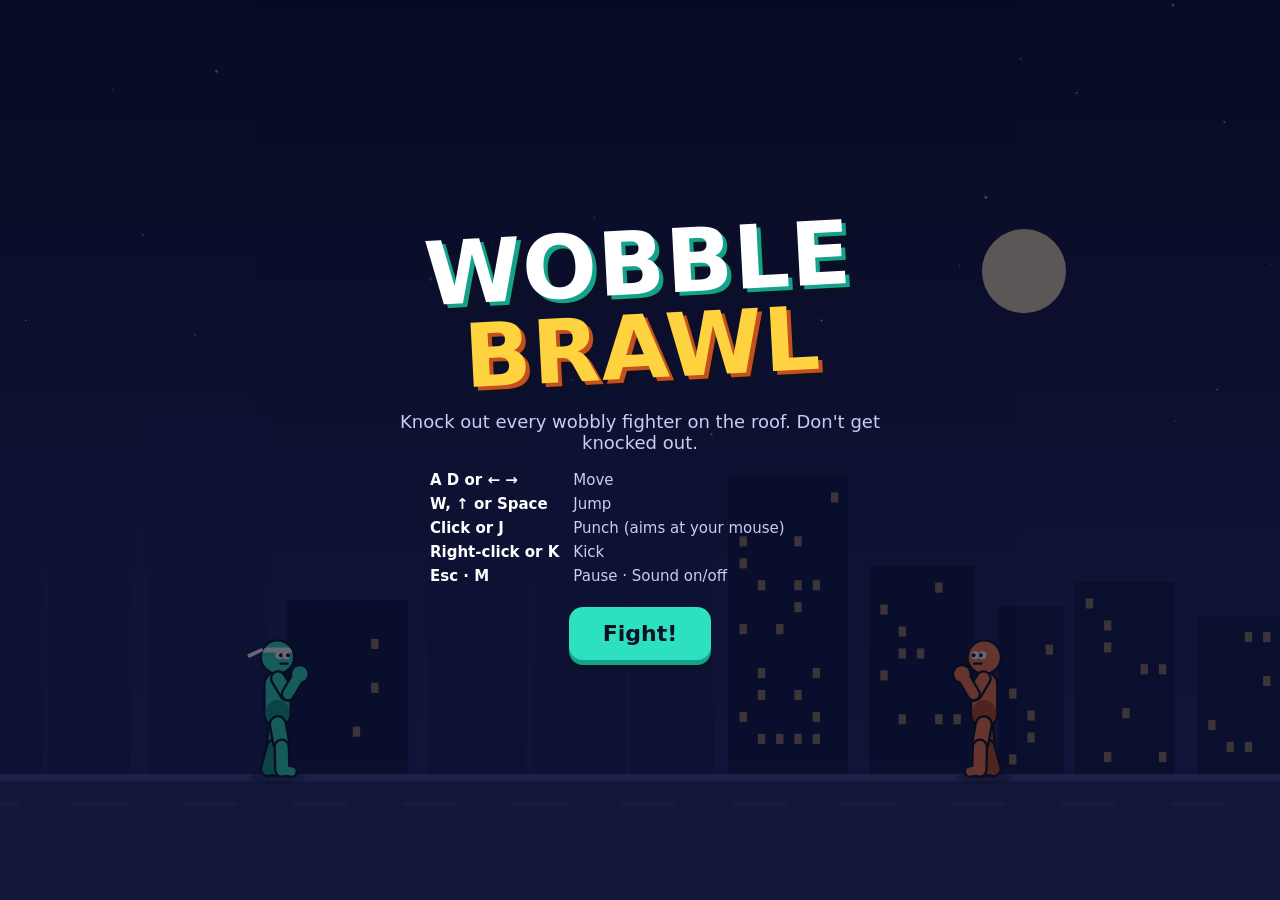
==== public/games/wobble-brawl/index.html @ 31306f2e "Add Wobble Brawl, an original ragdoll brawler A new game saved in ROKI (public/games/wobble-brawl): " ====
<!doctype html>
<html lang="en">
<head>
<meta charset="utf-8">
<meta name="viewport" content="width=device-width, initial-scale=1">
<title>Wobble Brawl</title>
<style>
	html, body { margin: 0; height: 100%; background: #0b1030; color: #f3f4ff; font-family: system-ui, "Segoe UI", Roboto, sans-serif; overflow: hidden; user-select: none; -webkit-user-select: none; }
	canvas { display: block; width: 100%; height: 100%; cursor: crosshair; touch-action: none; }
	.screen { position: fixed; inset: 0; display: grid; place-items: center; background: rgba(8, 10, 32, 0.62); padding: 16px; box-sizing: border-box; }
	.card { max-width: 560px; width: 100%; text-align: center; }
	.title { margin: 0; font-size: clamp(46px, 9vw, 88px); font-weight: 900; line-height: 0.95; letter-spacing: 0.01em; color: #fff;
		text-shadow: 4px 4px 0 #13a38b, 8px 8px 0 #0d1022; transform: rotate(-3deg); }
	.title span { display: inline-block; color: #ffd23f; text-shadow: 4px 4px 0 #c4501f, 8px 8px 0 #0d1022; }
	.tag { margin: 22px 0 18px; font-size: 18px; color: #c9cdf2; }
	.big { margin: 0 0 6px; font-size: clamp(34px, 6vw, 54px); font-weight: 900; color: #fff; text-shadow: 3px 3px 0 #0d1022; }
	.sub { margin: 0 0 18px; font-size: 18px; color: #c9cdf2; }
	.controls { display: grid; grid-template-columns: auto 1fr; gap: 6px 14px; text-align: left; margin: 0 auto 22px; max-width: 420px; font-size: 15px; color: #c9cdf2; }
	.controls b { color: #fff; font-weight: 700; white-space: nowrap; }
	button { font: inherit; font-size: 22px; font-weight: 900; color: #0d1022; background: #2de0c0; border: 0; border-radius: 14px; padding: 14px 34px; cursor: pointer;
		box-shadow: 0 5px 0 #13a38b, 0 9px 0 #0d1022; transition: transform 0.06s; }
	button:hover { background: #5cf0d6; }
	button:active { transform: translateY(4px); box-shadow: 0 1px 0 #13a38b, 0 4px 0 #0d1022; }
	button:focus-visible { outline: 3px solid #ffd23f; outline-offset: 4px; }
	.hint { margin-top: 18px; font-size: 14px; color: #8f95c8; }
	[hidden] { display: none !important; }
</style>
</head>
<body>
<canvas id="game"></canvas>

<div class="screen" id="menu">
	<div class="card">
		<h1 class="title">WOBBLE<br><span>BRAWL</span></h1>
		<p class="tag">Knock out every wobbly fighter on the roof. Don't get knocked out.</p>
		<div class="controls">
			<b>A D or ← →</b><span>Move</span>
			<b>W, ↑ or Space</b><span>Jump</span>
			<b>Click or J</b><span>Punch (aims at your mouse)</span>
			<b>Right-click or K</b><span>Kick</span>
			<b>Esc · M</b><span>Pause · Sound on/off</span>
		</div>
		<button type="button" id="play">Fight!</button>
		<p class="hint" id="menu-best"></p>
	</div>
</div>

<div class="screen" id="over" hidden>
	<div class="card">
		<p class="big">Wobbled!</p>
		<p class="sub" id="over-text"></p>
		<button type="button" id="retry">Try again</button>
		<p class="hint">or press Space</p>
	</div>
</div>

<div class="screen" id="paused" hidden>
	<div class="card">
		<p class="big">Paused</p>
		<button type="button" id="resume">Keep fighting</button>
		<p class="hint">or press Esc</p>
	</div>
</div>

<script src="matter.min.js"></script>
<script src="game.js"></script>
</body>
</html>
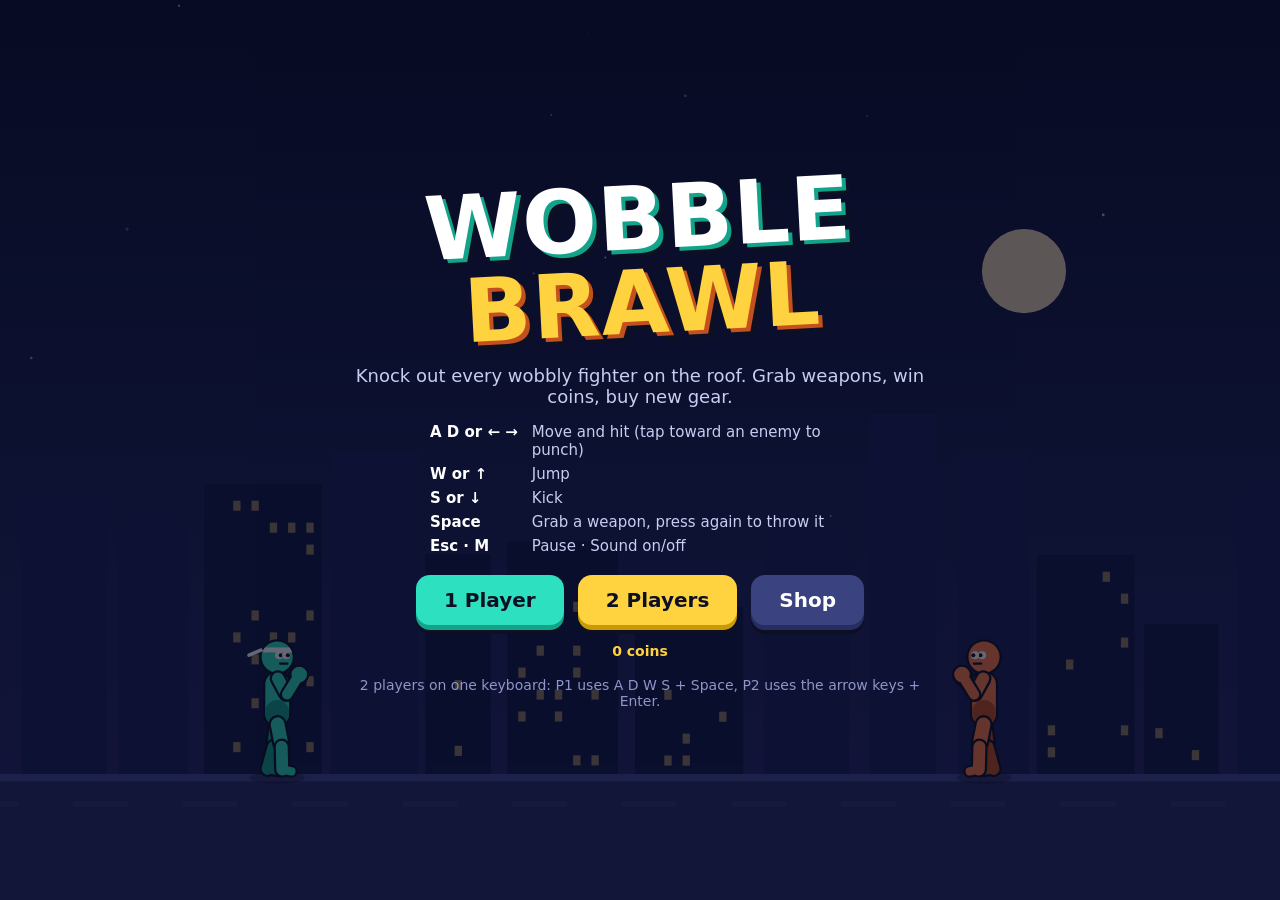
==== commit 29b12702: "Wobble Brawl: move-to-hit controls, weapons, shop, 2 players - Keyboard play: A/D (or arrows) walk a" ====
--- a/public/games/wobble-brawl/index.html
+++ b/public/games/wobble-brawl/index.html
@@ -6,23 +6,48 @@
 <title>Wobble Brawl</title>
 <style>
 	html, body { margin: 0; height: 100%; background: #0b1030; color: #f3f4ff; font-family: system-ui, "Segoe UI", Roboto, sans-serif; overflow: hidden; user-select: none; -webkit-user-select: none; }
-	canvas { display: block; width: 100%; height: 100%; cursor: crosshair; touch-action: none; }
-	.screen { position: fixed; inset: 0; display: grid; place-items: center; background: rgba(8, 10, 32, 0.62); padding: 16px; box-sizing: border-box; }
-	.card { max-width: 560px; width: 100%; text-align: center; }
+	canvas#game { display: block; width: 100%; height: 100%; touch-action: none; outline: none; }
+	.screen { position: fixed; inset: 0; display: grid; place-items: center; background: rgba(8, 10, 32, 0.62); padding: 16px; box-sizing: border-box; overflow-y: auto; }
+	.card { max-width: 600px; width: 100%; text-align: center; }
 	.title { margin: 0; font-size: clamp(46px, 9vw, 88px); font-weight: 900; line-height: 0.95; letter-spacing: 0.01em; color: #fff;
 		text-shadow: 4px 4px 0 #13a38b, 8px 8px 0 #0d1022; transform: rotate(-3deg); }
 	.title span { display: inline-block; color: #ffd23f; text-shadow: 4px 4px 0 #c4501f, 8px 8px 0 #0d1022; }
-	.tag { margin: 22px 0 18px; font-size: 18px; color: #c9cdf2; }
+	.tag { margin: 20px 0 16px; font-size: 18px; color: #c9cdf2; }
 	.big { margin: 0 0 6px; font-size: clamp(34px, 6vw, 54px); font-weight: 900; color: #fff; text-shadow: 3px 3px 0 #0d1022; }
 	.sub { margin: 0 0 18px; font-size: 18px; color: #c9cdf2; }
-	.controls { display: grid; grid-template-columns: auto 1fr; gap: 6px 14px; text-align: left; margin: 0 auto 22px; max-width: 420px; font-size: 15px; color: #c9cdf2; }
+	.controls { display: grid; grid-template-columns: auto 1fr; gap: 6px 14px; text-align: left; margin: 0 auto 20px; max-width: 420px; font-size: 15px; color: #c9cdf2; }
 	.controls b { color: #fff; font-weight: 700; white-space: nowrap; }
-	button { font: inherit; font-size: 22px; font-weight: 900; color: #0d1022; background: #2de0c0; border: 0; border-radius: 14px; padding: 14px 34px; cursor: pointer;
+	.row { display: flex; flex-wrap: wrap; gap: 14px; justify-content: center; }
+	button.btn { font: inherit; font-size: 20px; font-weight: 900; color: #0d1022; background: #2de0c0; border: 0; border-radius: 14px; padding: 13px 28px; cursor: pointer;
 		box-shadow: 0 5px 0 #13a38b, 0 9px 0 #0d1022; transition: transform 0.06s; }
-	button:hover { background: #5cf0d6; }
-	button:active { transform: translateY(4px); box-shadow: 0 1px 0 #13a38b, 0 4px 0 #0d1022; }
+	button.btn:hover { background: #5cf0d6; }
+	button.btn:active { transform: translateY(4px); box-shadow: 0 1px 0 #13a38b, 0 4px 0 #0d1022; }
+	button.btn.alt { background: #ffd23f; box-shadow: 0 5px 0 #c99a06, 0 9px 0 #0d1022; }
+	button.btn.alt:hover { background: #ffe07a; }
+	button.btn.plain { background: #3a4380; color: #fff; box-shadow: 0 5px 0 #262d63, 0 9px 0 #0d1022; }
+	button.btn.plain:hover { background: #4a55a8; }
 	button:focus-visible { outline: 3px solid #ffd23f; outline-offset: 4px; }
 	.hint { margin-top: 18px; font-size: 14px; color: #8f95c8; }
+	.coins { color: #ffd23f; font-weight: 800; }
+
+	#shop .card { max-width: 820px; }
+	.shop-head { display: flex; justify-content: space-between; align-items: baseline; gap: 12px; margin-bottom: 6px; }
+	.shop-head .big { margin: 0; }
+	.shop-coins { font-size: 22px; }
+	.shop-section { margin: 16px 0 8px; text-align: left; font-size: 18px; font-weight: 800; color: #fff; }
+	.shop-note { margin: -4px 0 10px; text-align: left; font-size: 14px; color: #8f95c8; }
+	.items { display: grid; grid-template-columns: repeat(auto-fill, minmax(118px, 1fr)); gap: 12px; }
+	button.item { font: inherit; color: #f3f4ff; background: #1c2357; border: 3px solid #2c3473; border-radius: 16px; padding: 8px 8px 10px; cursor: pointer;
+		display: flex; flex-direction: column; align-items: center; gap: 4px; min-width: 0; }
+	button.item:hover { border-color: #4a55a8; }
+	button.item.on { border-color: #2de0c0; background: #183a55; }
+	button.item canvas { width: 96px; height: 96px; }
+	.item-name { font-weight: 800; font-size: 15px; }
+	.item-tag { font-size: 13px; color: #c9cdf2; }
+	.item-tag.price { color: #ffd23f; font-weight: 800; }
+	.item-tag.short { color: #ff8fa3; }
+	button.item.nope { animation: nope 0.3s; }
+	@keyframes nope { 25% { transform: translateX(-6px); } 75% { transform: translateX(6px); } }
 	[hidden] { display: none !important; }
 </style>
 </head>
@@ -32,16 +57,32 @@
 <div class="screen" id="menu">
 	<div class="card">
 		<h1 class="title">WOBBLE<br><span>BRAWL</span></h1>
-		<p class="tag">Knock out every wobbly fighter on the roof. Don't get knocked out.</p>
+		<p class="tag">Knock out every wobbly fighter on the roof. Grab weapons, win coins, buy new gear.</p>
 		<div class="controls">
-			<b>A D or ← →</b><span>Move</span>
-			<b>W, ↑ or Space</b><span>Jump</span>
-			<b>Click or J</b><span>Punch (aims at your mouse)</span>
-			<b>Right-click or K</b><span>Kick</span>
+			<b>A D or ← →</b><span>Move and hit (tap toward an enemy to punch)</span>
+			<b>W or ↑</b><span>Jump</span>
+			<b>S or ↓</b><span>Kick</span>
+			<b>Space</b><span>Grab a weapon, press again to throw it</span>
 			<b>Esc · M</b><span>Pause · Sound on/off</span>
 		</div>
-		<button type="button" id="play">Fight!</button>
-		<p class="hint" id="menu-best"></p>
+		<div class="row">
+			<button type="button" class="btn" id="play" data-primary>1 Player</button>
+			<button type="button" class="btn alt" id="duo">2 Players</button>
+			<button type="button" class="btn plain" id="menu-shop">Shop</button>
+		</div>
+		<p class="hint" id="menu-info"></p>
+		<p class="hint">2 players on one keyboard: P1 uses A D W S + Space, P2 uses the arrow keys + Enter.</p>
+	</div>
+</div>
+
+<div class="screen" id="cleared" hidden>
+	<div class="card">
+		<p class="big" id="cleared-title">Level cleared!</p>
+		<p class="sub" id="cleared-text"></p>
+		<div class="row">
+			<button type="button" class="btn" id="next" data-primary>Next level</button>
+			<button type="button" class="btn plain" id="cleared-shop">Shop</button>
+		</div>
 	</div>
 </div>
 
@@ -49,16 +90,50 @@
 	<div class="card">
 		<p class="big">Wobbled!</p>
 		<p class="sub" id="over-text"></p>
-		<button type="button" id="retry">Try again</button>
-		<p class="hint">or press Space</p>
+		<div class="row">
+			<button type="button" class="btn" id="retry" data-primary>Try again</button>
+			<button type="button" class="btn plain" id="over-shop">Shop</button>
+			<button type="button" class="btn plain" id="over-menu">Menu</button>
+		</div>
+	</div>
+</div>
+
+<div class="screen" id="match" hidden>
+	<div class="card">
+		<p class="big" id="match-title">P1 wins!</p>
+		<p class="sub" id="match-text"></p>
+		<div class="row">
+			<button type="button" class="btn" id="rematch" data-primary>Rematch</button>
+			<button type="button" class="btn plain" id="match-menu">Menu</button>
+		</div>
 	</div>
 </div>
 
 <div class="screen" id="paused" hidden>
 	<div class="card">
 		<p class="big">Paused</p>
-		<button type="button" id="resume">Keep fighting</button>
+		<div class="row">
+			<button type="button" class="btn" id="resume" data-primary>Keep fighting</button>
+			<button type="button" class="btn plain" id="quit">Quit to menu</button>
+		</div>
 		<p class="hint">or press Esc</p>
+	</div>
+</div>
+
+<div class="screen" id="shop" hidden>
+	<div class="card">
+		<div class="shop-head">
+			<p class="big">Shop</p>
+			<span class="shop-coins coins" id="shop-coins"></span>
+		</div>
+		<p class="shop-section">Weapons</p>
+		<p class="shop-note">You start every level holding the one you pick. You can also grab weapons lying on the roof.</p>
+		<div class="items" id="shop-weapons"></div>
+		<p class="shop-section">Skins</p>
+		<div class="items" id="shop-skins"></div>
+		<div class="row" style="margin-top:20px">
+			<button type="button" class="btn" id="shop-done" data-primary>Done</button>
+		</div>
 	</div>
 </div>
 
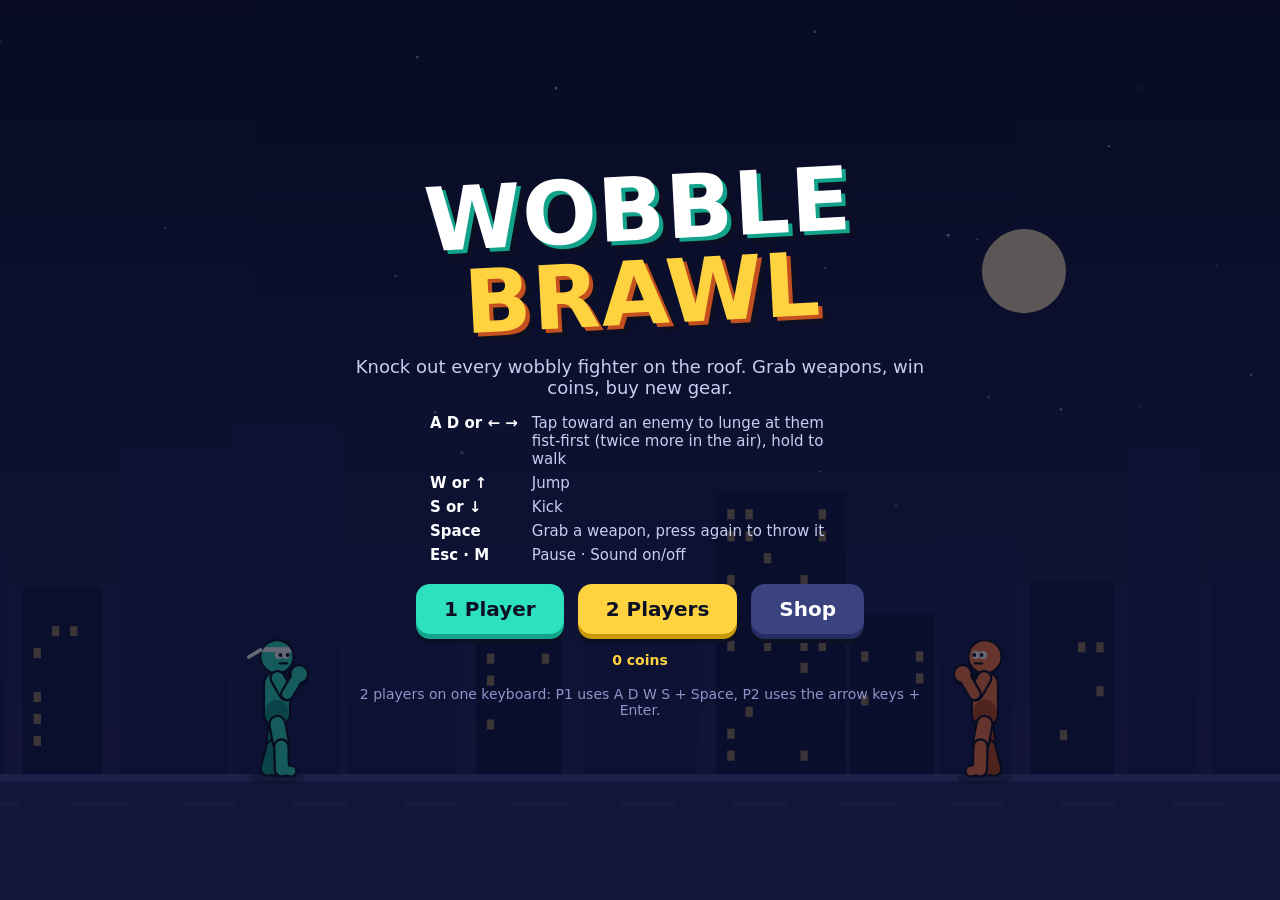
==== commit fe6ba070: "Wobble Brawl: lunging, airborne ragdoll fights Reworked the physics after studying how this style of" ====
--- a/public/games/wobble-brawl/index.html
+++ b/public/games/wobble-brawl/index.html
@@ -59,7 +59,7 @@
 		<h1 class="title">WOBBLE<br><span>BRAWL</span></h1>
 		<p class="tag">Knock out every wobbly fighter on the roof. Grab weapons, win coins, buy new gear.</p>
 		<div class="controls">
-			<b>A D or ← →</b><span>Move and hit (tap toward an enemy to punch)</span>
+			<b>A D or ← →</b><span>Tap toward an enemy to lunge at them fist-first (twice more in the air), hold to walk</span>
 			<b>W or ↑</b><span>Jump</span>
 			<b>S or ↓</b><span>Kick</span>
 			<b>Space</b><span>Grab a weapon, press again to throw it</span>
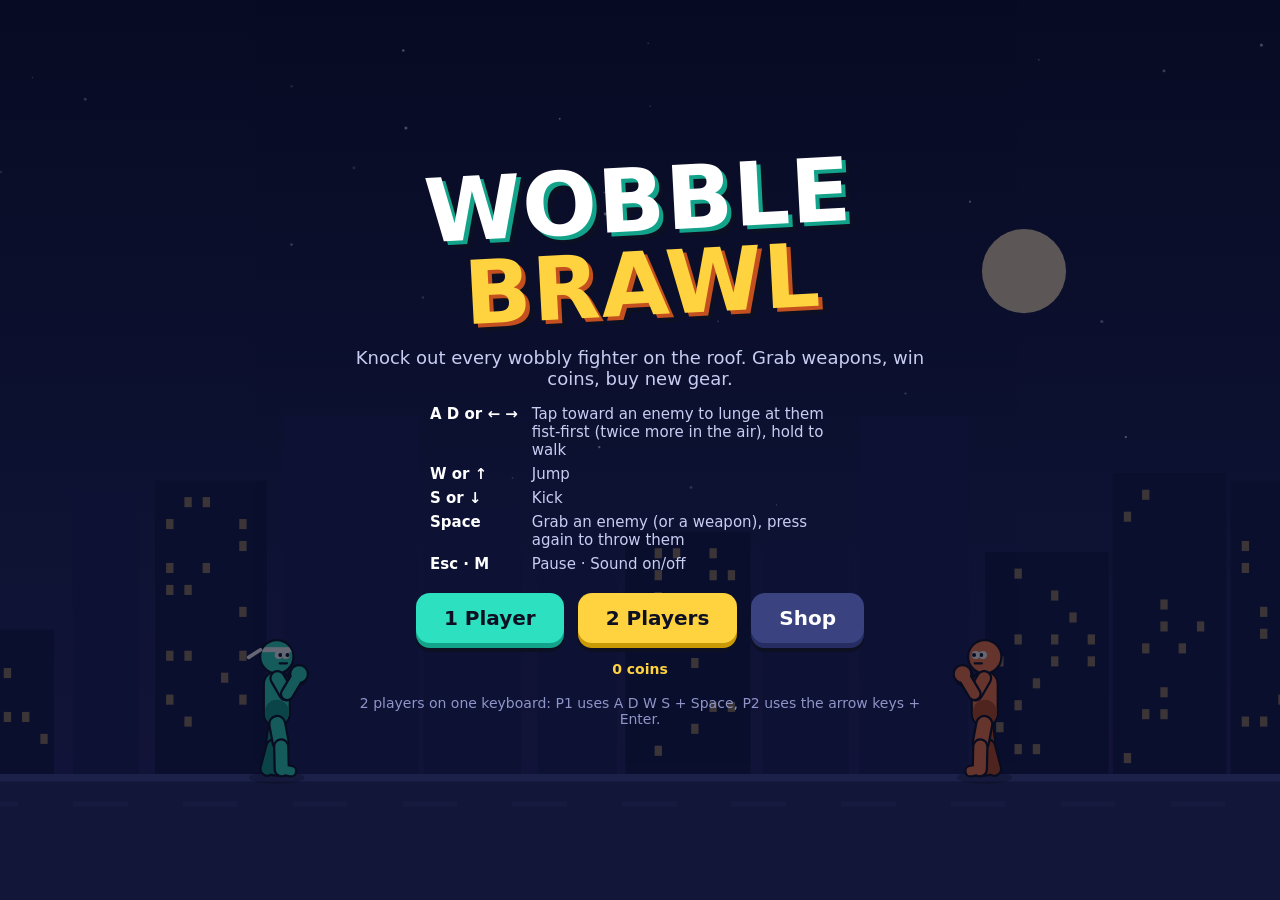
==== commit 1acecd84: "Wobble Brawl: grab and throw fighters - Space grabs the enemy in front of you: the hand closes on wh" ====
--- a/public/games/wobble-brawl/index.html
+++ b/public/games/wobble-brawl/index.html
@@ -62,7 +62,7 @@
 			<b>A D or ← →</b><span>Tap toward an enemy to lunge at them fist-first (twice more in the air), hold to walk</span>
 			<b>W or ↑</b><span>Jump</span>
 			<b>S or ↓</b><span>Kick</span>
-			<b>Space</b><span>Grab a weapon, press again to throw it</span>
+			<b>Space</b><span>Grab an enemy (or a weapon), press again to throw them</span>
 			<b>Esc · M</b><span>Pause · Sound on/off</span>
 		</div>
 		<div class="row">
